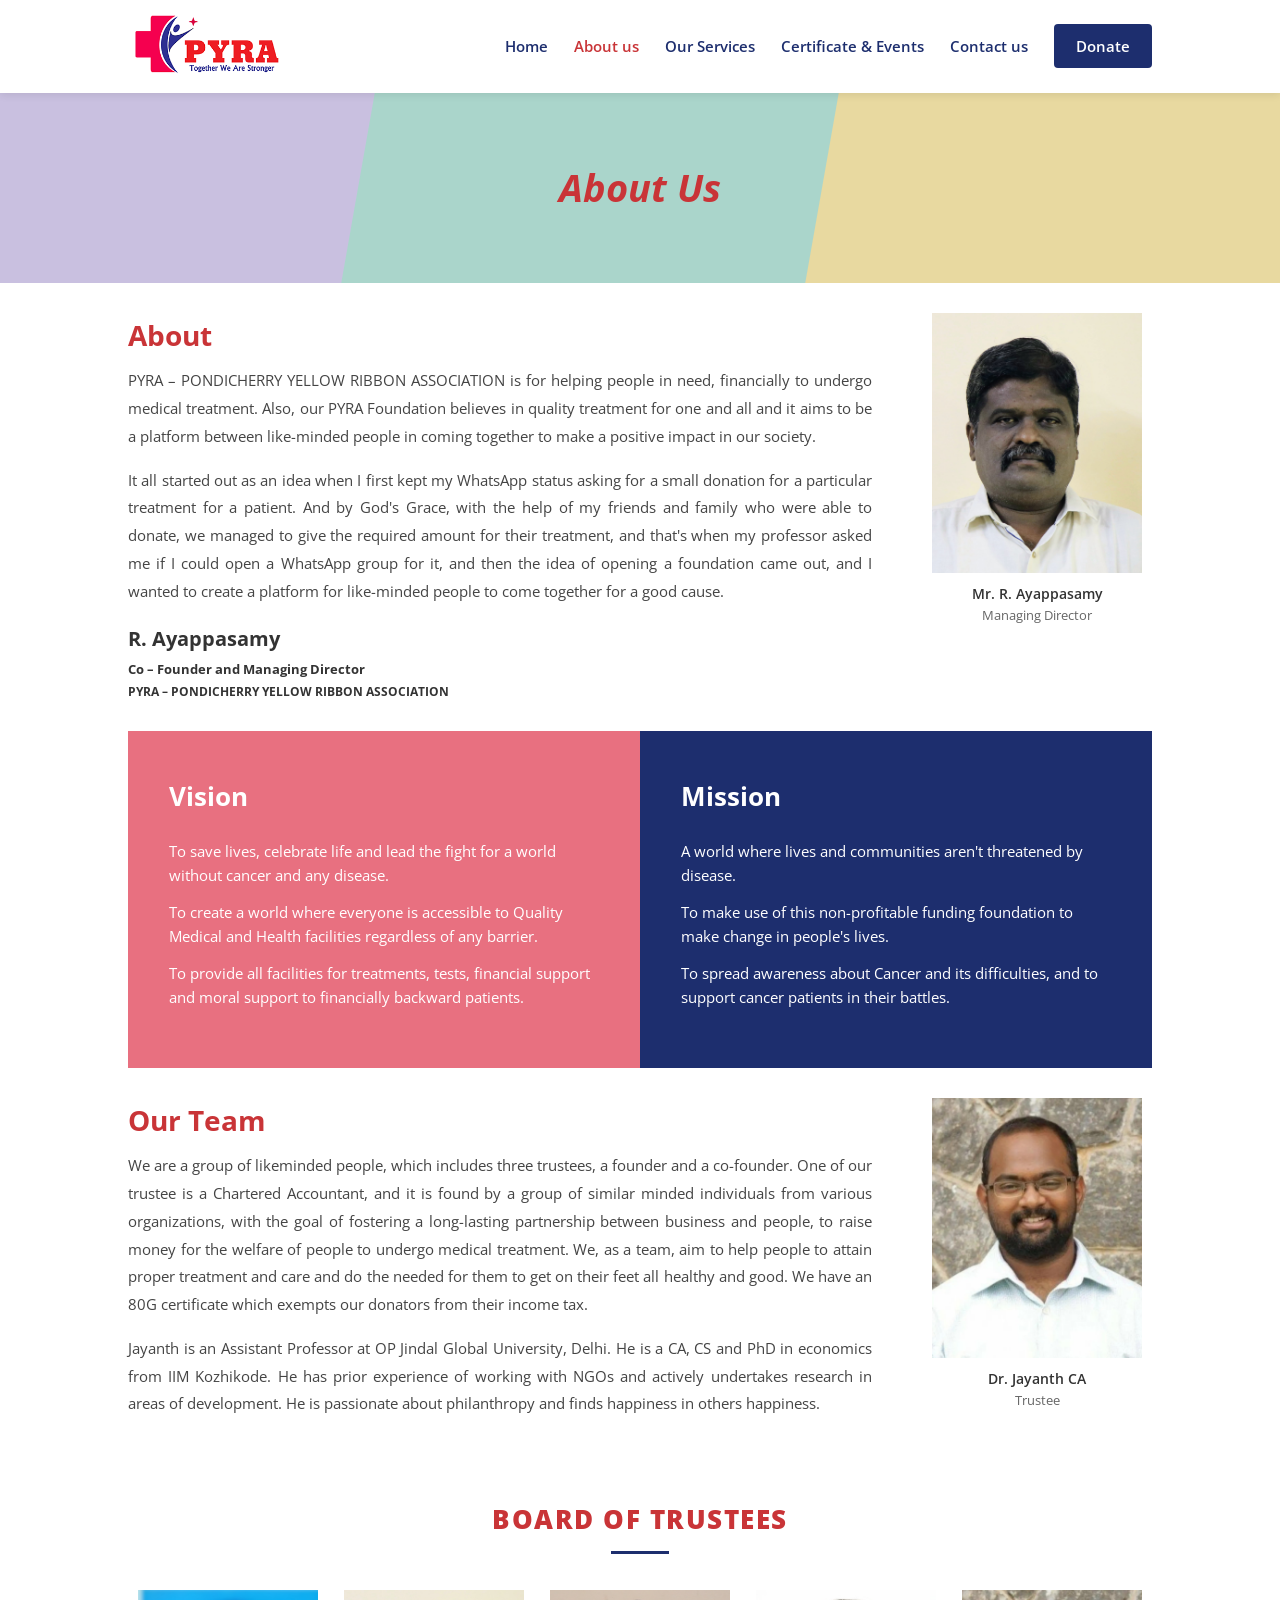
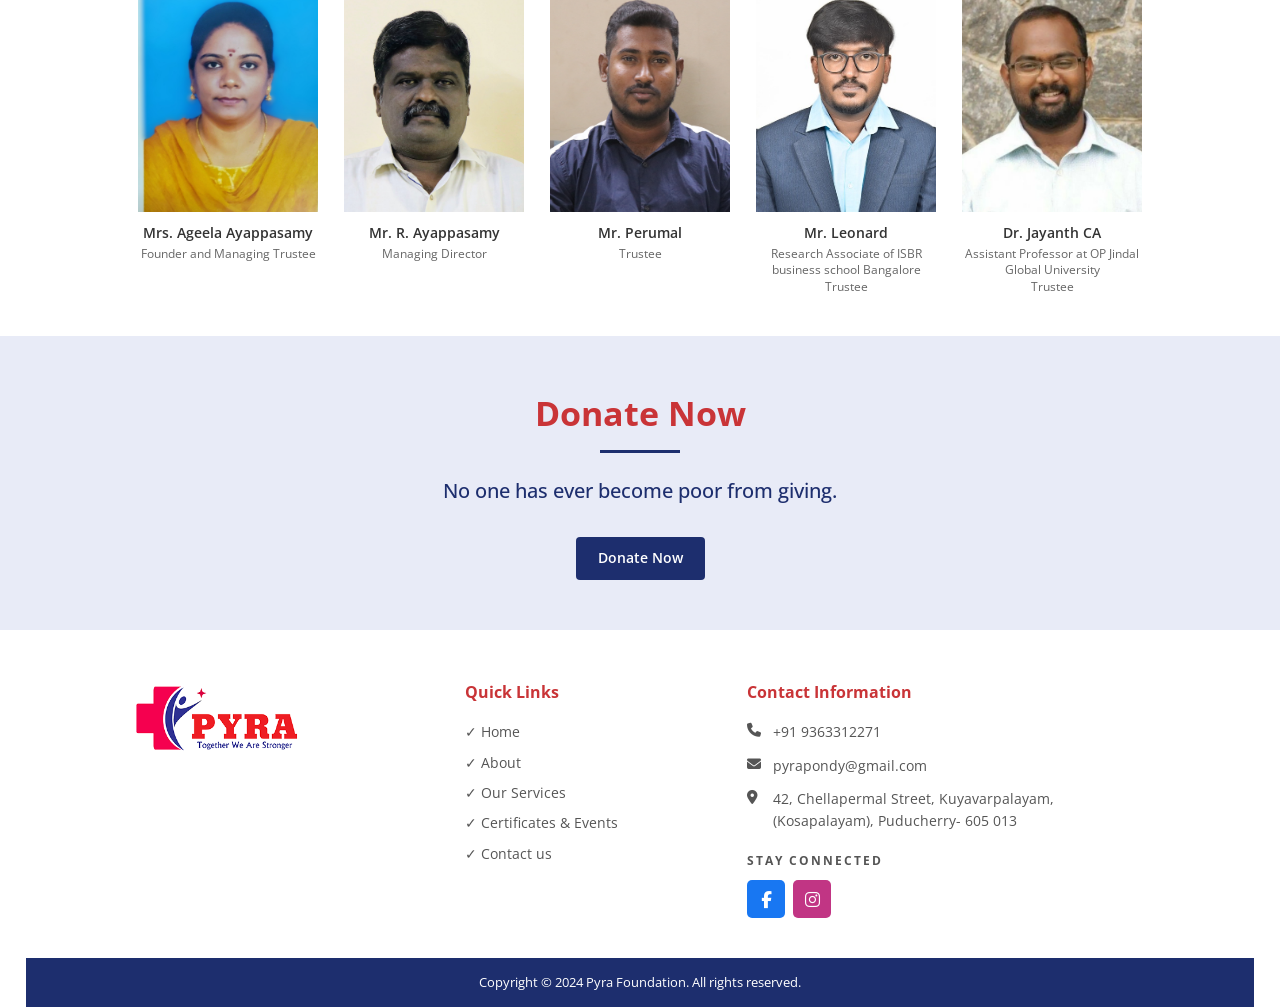
==== about.html @ 9e17286f "Initial commit: PYRA Foundation website - 6 pages: Home, About, Services, Certificate & Events, Cont" ====
<!DOCTYPE html>
<html lang="en">
<head>
  <meta charset="UTF-8">
  <meta name="viewport" content="width=device-width, initial-scale=1.0">
  <title>About Us - PYRA Foundation</title>
  <link rel="preconnect" href="https://fonts.googleapis.com">
  <link rel="preconnect" href="https://fonts.gstatic.com" crossorigin>
  <link href="https://fonts.googleapis.com/css2?family=Open+Sans:ital,wght@0,400;0,600;0,700;0,800;1,400;1,600;1,700&display=swap" rel="stylesheet">
  <link rel="stylesheet" href="https://cdnjs.cloudflare.com/ajax/libs/font-awesome/6.4.0/css/all.min.css">
  <link rel="stylesheet" href="css/style.css">
</head>
<body>

  <!-- HEADER -->
  <header>
    <div class="logo">
      <a href="index.html">
        <img src="images/cropped-pyra.png" alt="PYRA Foundation Logo">
      </a>
    </div>
    <nav>
      <a href="index.html">Home</a>
      <a href="about.html" class="active">About us</a>
      <a href="services.html">Our Services</a>
      <a href="events.html">Certificate &amp; Events</a>
      <a href="contact.html">Contact us</a>
      <a href="donate.html" class="btn-donate">Donate</a>
    </nav>
  </header>

  <!-- PAGE BANNER -->
  <section class="page-banner">
    <div class="banner-shape shape-purple"></div>
    <div class="banner-shape shape-teal"></div>
    <div class="banner-shape shape-yellow"></div>
    <h1 class="banner-title">About Us</h1>
  </section>

  <!-- ABOUT SECTION -->
  <section class="section">
    <div class="about-content-grid">
      <div class="about-text">
        <h2 class="section-title">About</h2>
        <p class="text-justify">
          PYRA – PONDICHERRY YELLOW RIBBON ASSOCIATION is for helping people in need, financially to undergo medical treatment. Also, our PYRA Foundation believes in quality treatment for one and all and it aims to be a platform between like-minded people in coming together to make a positive impact in our society.
        </p>
        <p class="text-justify">
          It all started out as an idea when I first kept my WhatsApp status asking for a small donation for a particular treatment for a patient. And by God's Grace, with the help of my friends and family who were able to donate, we managed to give the required amount for their treatment, and that's when my professor asked me if I could open a WhatsApp group for it, and then the idea of opening a foundation came out, and I wanted to create a platform for like-minded people to come together for a good cause.
        </p>
        <p class="about-sig">R. Ayappasamy</p>
        <p class="about-sig-title">Co – Founder and Managing Director</p>
        <p class="about-sig-org">PYRA – PONDICHERRY YELLOW RIBBON ASSOCIATION</p>
      </div>
      <div class="about-photo-box">
        <img src="images/image3.jpg" alt="Mr. R. Ayappasamy">
        <p class="photo-name">Mr. R. Ayappasamy</p>
        <p class="photo-role">Managing Director</p>
      </div>
    </div>
  </section>

  <!-- VISION & MISSION -->
  <div class="vision-mission">
    <div class="vm-box vision">
      <h2>Vision</h2>
      <ul>
        <li>To save lives, celebrate life and lead the fight for a world without cancer and any disease.</li>
        <li>To create a world where everyone is accessible to Quality Medical and Health facilities regardless of any barrier.</li>
        <li>To provide all facilities for treatments, tests, financial support and moral support to financially backward patients.</li>
      </ul>
    </div>
    <div class="vm-box mission">
      <h2>Mission</h2>
      <ul>
        <li>A world where lives and communities aren't threatened by disease.</li>
        <li>To make use of this non-profitable funding foundation to make change in people's lives.</li>
        <li>To spread awareness about Cancer and its difficulties, and to support cancer patients in their battles.</li>
      </ul>
    </div>
  </div>

  <!-- OUR TEAM -->
  <section class="section">
    <div class="team-grid">
      <div class="team-text">
        <h2 class="section-title">Our Team</h2>
        <p class="text-justify">
          We are a group of likeminded people, which includes three trustees, a founder and a co-founder. One of our trustee is a Chartered Accountant, and it is found by a group of similar minded individuals from various organizations, with the goal of fostering a long-lasting partnership between business and people, to raise money for the welfare of people to undergo medical treatment. We, as a team, aim to help people to attain proper treatment and care and do the needed for them to get on their feet all healthy and good. We have an 80G certificate which exempts our donators from their income tax.
        </p>
        <p class="text-justify">
          Jayanth is an Assistant Professor at OP Jindal Global University, Delhi. He is a CA, CS and PhD in economics from IIM Kozhikode. He has prior experience of working with NGOs and actively undertakes research in areas of development. He is passionate about philanthropy and finds happiness in others happiness.
        </p>
      </div>
      <div class="about-photo-box">
        <img src="images/image1.jpg" alt="Dr. Jayanth CA">
        <p class="photo-name">Dr. Jayanth CA</p>
        <p class="photo-role">Trustee</p>
      </div>
    </div>
  </section>

  <!-- BOARD OF TRUSTEES -->
  <section class="trustees-section">
    <h2 class="trustees-title">BOARD OF TRUSTEES</h2>
    <div class="trustees-underline"></div>
    <div class="trustees-row">
      <div class="trustee-card">
        <img src="images/20230122_155401_4-1.jpg" alt="Mrs. Ageela Ayappasamy">
        <h4>Mrs. Ageela Ayappasamy</h4>
        <p>Founder and Managing Trustee</p>
      </div>
      <div class="trustee-card">
        <img src="images/image3.jpg" alt="Mr. R. Ayappasamy">
        <h4>Mr. R. Ayappasamy</h4>
        <p>Managing Director</p>
      </div>
      <div class="trustee-card">
        <img src="images/image2.jpg" alt="Mr. Perumal">
        <h4>Mr. Perumal</h4>
        <p>Trustee</p>
      </div>
      <div class="trustee-card">
        <img src="images/IMG-20221021-WA0012.jpg" alt="Mr. Leonard">
        <h4>Mr. Leonard</h4>
        <p>Research Associate of ISBR business school Bangalore<br>Trustee</p>
      </div>
      <div class="trustee-card">
        <img src="images/image1.jpg" alt="Dr. Jayanth CA">
        <h4>Dr. Jayanth CA</h4>
        <p>Assistant Professor at OP Jindal Global University<br>Trustee</p>
      </div>
    </div>
  </section>

  <!-- DONATE NOW -->
  <section class="donate-section" id="donate">
    <h2>Donate Now</h2>
    <div class="donate-underline"></div>
    <p>No one has ever become poor from giving.</p>
    <a href="donate.html" class="btn-primary">Donate Now</a>
  </section>

  <!-- FOOTER -->
  <footer>
    <div class="footer-grid">
      <div class="footer-logo">
        <img src="images/pyra-removebg-preview.png" alt="PYRA Foundation">
      </div>
      <div class="footer-links">
        <h3>Quick Links</h3>
        <ul>
          <li><a href="index.html">Home</a></li>
          <li><a href="about.html">About</a></li>
          <li><a href="services.html">Our Services</a></li>
          <li><a href="events.html">Certificates &amp; Events</a></li>
          <li><a href="contact.html">Contact us</a></li>
        </ul>
      </div>
      <div class="footer-contact-col">
        <h3>Contact Information</h3>
        <div class="footer-contact-item">
          <i class="fas fa-phone"></i>
          <span>+91 9363312271</span>
        </div>
        <div class="footer-contact-item">
          <i class="fas fa-envelope"></i>
          <span>pyrapondy@gmail.com</span>
        </div>
        <div class="footer-contact-item">
          <i class="fas fa-map-marker-alt"></i>
          <span>42, Chellapermal Street, Kuyavarpalayam, (Kosapalayam), Puducherry- 605 013</span>
        </div>
        <div class="stay-connected">
          <p>STAY CONNECTED</p>
          <div class="social-icons">
            <a href="https://www.facebook.com/pyrapondy?mibextid=ZbWKwLb" class="social-icon fb" aria-label="Facebook"><i class="fab fa-facebook-f"></i></a>
            <a href="https://www.instagram.com/pyrapondy" class="social-icon ig" aria-label="Instagram"><i class="fab fa-instagram"></i></a>
          </div>
        </div>
      </div>
    </div>
    <div class="footer-bottom">
      Copyright &copy; 2024 Pyra Foundation. All rights reserved.
    </div>
  </footer>

</body>
</html>
---- css/style.css ----
/* ===== RESET & BASE ===== */
*, *::before, *::after { margin: 0; padding: 0; box-sizing: border-box; }

:root {
  --red: #c93437;
  --navy: #1d2e6e;
  --navy-light: #e8ebf7;
  --pink: #e87080;
}

body {
  font-family: 'Open Sans', Arial, sans-serif;
  color: #333;
  line-height: 1.6;
}

/* ===== HEADER ===== */
header {
  background: #fff;
  padding: 10px 10%;
  display: flex;
  align-items: center;
  justify-content: space-between;
  box-shadow: 0 2px 8px rgba(0,0,0,0.09);
  position: sticky;
  top: 0;
  z-index: 1000;
}

.logo img { height: 65px; width: auto; }

nav {
  display: flex;
  align-items: center;
  gap: 26px;
}

nav a {
  color: var(--navy);
  text-decoration: none;
  font-size: 15px;
  font-weight: 600;
  transition: color 0.2s;
}

nav a:hover, nav a.active { color: var(--red); }

.btn-donate {
  background: var(--navy);
  color: #fff !important;
  padding: 10px 22px;
  border-radius: 4px;
  font-weight: 600;
  font-size: 15px;
  text-decoration: none;
  transition: background 0.2s;
}
.btn-donate:hover { background: #152050; }

/* ===== HERO ===== */
.hero { width: 100%; line-height: 0; overflow: hidden; }
.hero img {
  width: 100%;
  max-height: 90vh;
  object-fit: cover;
  object-position: center top;
  display: block;
}

/* ===== PAGE BANNER (inner pages) ===== */
.page-banner {
  position: relative;
  height: 190px;
  overflow: hidden;
  display: flex;
  align-items: center;
  justify-content: center;
}

.banner-shape {
  position: absolute;
  top: -25px;
  bottom: -25px;
  transform: skewX(-10deg);
}

.shape-purple { background: #c9c0e0; left: -80px; width: 55%; z-index: 1; }
.shape-teal   { background: #aad5cb; left: 28%; width: 50%; z-index: 2; }
.shape-yellow { background: #e8d9a0; right: -80px; width: 42%; z-index: 3; }

.banner-title {
  position: relative;
  z-index: 10;
  color: var(--red);
  font-size: 38px;
  font-weight: 700;
  font-style: italic;
}

/* ===== SHARED SECTION STYLES ===== */
.section { padding: 30px 10%; }

.section-title {
  color: var(--red);
  font-size: 28px;
  font-weight: 700;
  margin-bottom: 10px;
}

.section-underline {
  width: 58px;
  height: 3px;
  background: var(--navy);
  margin-bottom: 24px;
}

.text-justify {
  text-align: justify;
  font-size: 15px;
  line-height: 1.85;
  margin-bottom: 16px;
  color: #444;
}

.btn-primary {
  display: inline-block;
  background: var(--navy);
  color: #fff;
  padding: 10px 22px;
  border-radius: 4px;
  text-decoration: none;
  font-size: 14px;
  font-weight: 600;
  border: none;
  cursor: pointer;
  transition: background 0.2s;
}
.btn-primary:hover { background: #152050; }

/* ===== WELCOME (HOME) ===== */
.welcome-grid {
  display: grid;
  grid-template-columns: 1fr 1fr;
  gap: 60px;
  align-items: center;
}
.welcome-img img { max-width: 100%; height: auto; display: block; }

/* ===== FACILITIES (HOME) ===== */
.facilities-section { padding: 0 10% 35px; }

.facilities-heading {
  text-align: center;
  color: var(--red);
  font-size: 28px;
  font-weight: 700;
  margin-top: 10px;
  margin-bottom: 22px;
}

.facilities-grid {
  display: grid;
  grid-template-columns: repeat(4, 1fr);
  gap: 22px;
}

.facility-card img {
  width: 100%;
  height: 200px;
  object-fit: cover;
  object-position: center;
  display: block;
}

.facility-card p {
  text-align: center;
  font-size: 13.5px;
  color: #555;
  margin-top: 14px;
  padding: 0 6px;
  line-height: 1.6;
}

/* ===== OUR SERVICES (HOME) ===== */
.services-home-grid {
  display: grid;
  grid-template-columns: 1fr 1fr;
  gap: 60px;
  align-items: center;
}
.services-home-grid .services-img img { max-width: 100%; height: auto; display: block; }

/* ===== BOARD OF TRUSTEES ===== */
.trustees-section {
  padding: 35px 10% 40px;
  text-align: center;
}

.trustees-title {
  color: var(--red);
  font-size: 26px;
  font-weight: 800;
  letter-spacing: 1.5px;
  margin-bottom: 10px;
}

.trustees-underline {
  width: 58px;
  height: 3px;
  background: var(--navy);
  margin: 0 auto 36px;
}

.trustees-row {
  display: flex;
  justify-content: center;
  gap: 26px;
  flex-wrap: wrap;
}

.trustee-card { width: 180px; text-align: center; }

.trustee-card img {
  width: 180px;
  height: 222px;
  object-fit: cover;
  display: block;
}

.trustee-card h4 {
  margin-top: 12px;
  font-size: 13.5px;
  font-weight: 600;
  color: #333;
  line-height: 1.4;
}

.trustee-card p {
  font-size: 12px;
  color: #666;
  margin-top: 3px;
  line-height: 1.4;
}

/* ===== DONATE NOW ===== */
.donate-section {
  background: var(--navy-light);
  padding: 50px 10%;
  text-align: center;
}

.donate-section h2 {
  color: var(--red);
  font-size: 34px;
  font-weight: 700;
  margin-bottom: 10px;
}

.donate-underline {
  width: 80px;
  height: 3px;
  background: var(--navy);
  margin: 0 auto 22px;
}

.donate-section p {
  color: var(--navy);
  font-size: 20px;
  font-weight: 500;
  margin-bottom: 30px;
}

/* ===== FOOTER ===== */
footer {
  background: #fff;
  padding: 50px 10% 0;
}

.footer-grid {
  display: grid;
  grid-template-columns: 1.1fr 0.9fr 1.5fr;
  gap: 40px;
  padding-bottom: 40px;
}

.footer-logo img { height: 85px; width: auto; }

.footer-links h3, .footer-contact-col h3 {
  color: var(--red);
  font-size: 16px;
  font-weight: 700;
  margin-bottom: 16px;
}

.footer-links ul { list-style: none; }

.footer-links ul li {
  margin-bottom: 8px;
  font-size: 14px;
  color: #555;
}

.footer-links ul li::before { content: '✓ '; }

.footer-links ul li a {
  color: #555;
  text-decoration: none;
  transition: color 0.2s;
}
.footer-links ul li a:hover { color: var(--red); }

.footer-contact-item {
  display: flex;
  align-items: flex-start;
  gap: 10px;
  margin-bottom: 11px;
  font-size: 14px;
  color: #555;
}
.footer-contact-item i { margin-top: 2px; width: 16px; flex-shrink: 0; }

.stay-connected { margin-top: 18px; }

.stay-connected p {
  font-size: 12px;
  font-weight: 700;
  letter-spacing: 2px;
  color: #555;
  margin-bottom: 10px;
}

.social-icons { display: flex; gap: 8px; }

.social-icon {
  width: 38px;
  height: 38px;
  border-radius: 5px;
  display: flex;
  align-items: center;
  justify-content: center;
  color: white;
  font-size: 17px;
  text-decoration: none;
  transition: opacity 0.2s;
}
.social-icon:hover { opacity: 0.85; }
.social-icon.fb  { background: #1877f2; }
.social-icon.ig  { background: #c13584; }

.footer-bottom {
  background: var(--navy);
  color: #fff;
  text-align: center;
  padding: 14px 10%;
  font-size: 13px;
  margin: 0 -10%;
}

/* ===== ABOUT PAGE ===== */
.about-content-grid {
  display: grid;
  grid-template-columns: 1fr 230px;
  gap: 50px;
  align-items: start;
}

.about-photo-box { text-align: center; }

.about-photo-box img {
  width: 210px;
  height: 260px;
  object-fit: cover;
  display: block;
  margin: 0 auto;
}

.about-photo-box .photo-name {
  font-size: 14px;
  font-weight: 600;
  margin-top: 10px;
  color: #333;
}

.about-photo-box .photo-role {
  font-size: 13px;
  color: #666;
}

.about-sig { font-size: 20px; font-weight: 700; margin-top: 18px; }
.about-sig-title { font-size: 13px; font-weight: 700; margin-top: 4px; }
.about-sig-org   { font-size: 12px; font-weight: 700; margin-top: 2px; }

/* Vision Mission */
.vision-mission {
  display: grid;
  grid-template-columns: 1fr 1fr;
  margin: 0 10%;
}

.vm-box { padding: 45px 8%; color: white; }
.vm-box.vision  { background: #e87080; }
.vm-box.mission { background: var(--navy); }

.vm-box h2 { font-size: 26px; margin-bottom: 22px; }

.vm-box ul { list-style: none; padding: 0; }
.vm-box ul li { margin-bottom: 13px; font-size: 14.5px; line-height: 1.65; }

/* Our Team */
.team-grid {
  display: grid;
  grid-template-columns: 1fr 230px;
  gap: 50px;
  align-items: start;
}

/* ===== SERVICES PAGE ===== */
.services-full-text {
  font-size: 15px;
  line-height: 1.9;
  text-align: justify;
  color: #444;
}

/* ===== EVENTS PAGE ===== */
.reports-section { padding: 50px 10%; text-align: center; }

.report-icon { font-size: 64px; color: var(--red); margin-bottom: 14px; }
.reports-label { font-size: 20px; font-weight: 700; color: #333; }

/* ===== CONTACT PAGE ===== */
.contact-layout {
  display: grid;
  grid-template-columns: 1fr 1.4fr;
  gap: 60px;
  padding: 40px 10%;
}

.contact-info h2 {
  color: var(--navy);
  font-size: 24px;
  font-weight: 700;
  margin-bottom: 36px;
}

.contact-info-item {
  display: flex;
  align-items: flex-start;
  gap: 20px;
  margin-bottom: 34px;
}

.contact-icon-wrap {
  width: 54px;
  height: 54px;
  background: var(--navy);
  border-radius: 50%;
  display: flex;
  align-items: center;
  justify-content: center;
  color: white;
  font-size: 20px;
  flex-shrink: 0;
}

.contact-info-item h4 { font-size: 16px; font-weight: 700; margin-bottom: 4px; }
.contact-info-item p  { font-size: 14px; color: #555; }

.contact-form-box {
  border: 1px solid #ddd;
  border-radius: 8px;
  padding: 40px;
}

.form-tag {
  color: var(--red);
  font-size: 12px;
  letter-spacing: 2px;
  font-weight: 600;
  margin-bottom: 6px;
}

.form-headline {
  color: var(--navy);
  font-size: 23px;
  font-weight: 700;
  margin-bottom: 7px;
}

.form-note { font-size: 12px; color: #666; margin-bottom: 20px; }

.form-input {
  display: block;
  width: 100%;
  padding: 12px 16px;
  border: 1px solid #ccc;
  border-radius: 4px;
  margin-bottom: 14px;
  font-size: 14px;
  font-family: inherit;
  outline: none;
  transition: border-color 0.2s;
}
.form-input:focus { border-color: var(--navy); }
textarea.form-input { height: 130px; resize: vertical; }

.captcha-mock {
  display: flex;
  align-items: center;
  gap: 12px;
  border: 1px solid #ccc;
  border-radius: 4px;
  padding: 14px 16px;
  margin-bottom: 18px;
  background: #f9f9f9;
  font-size: 13px;
}

.captcha-mock input[type="checkbox"] { width: 18px; height: 18px; cursor: pointer; }

.captcha-logo {
  margin-left: auto;
  text-align: right;
  font-size: 10px;
  color: #aaa;
  line-height: 1.3;
}

.captcha-logo span { display: block; font-size: 12px; font-weight: 700; color: #555; }
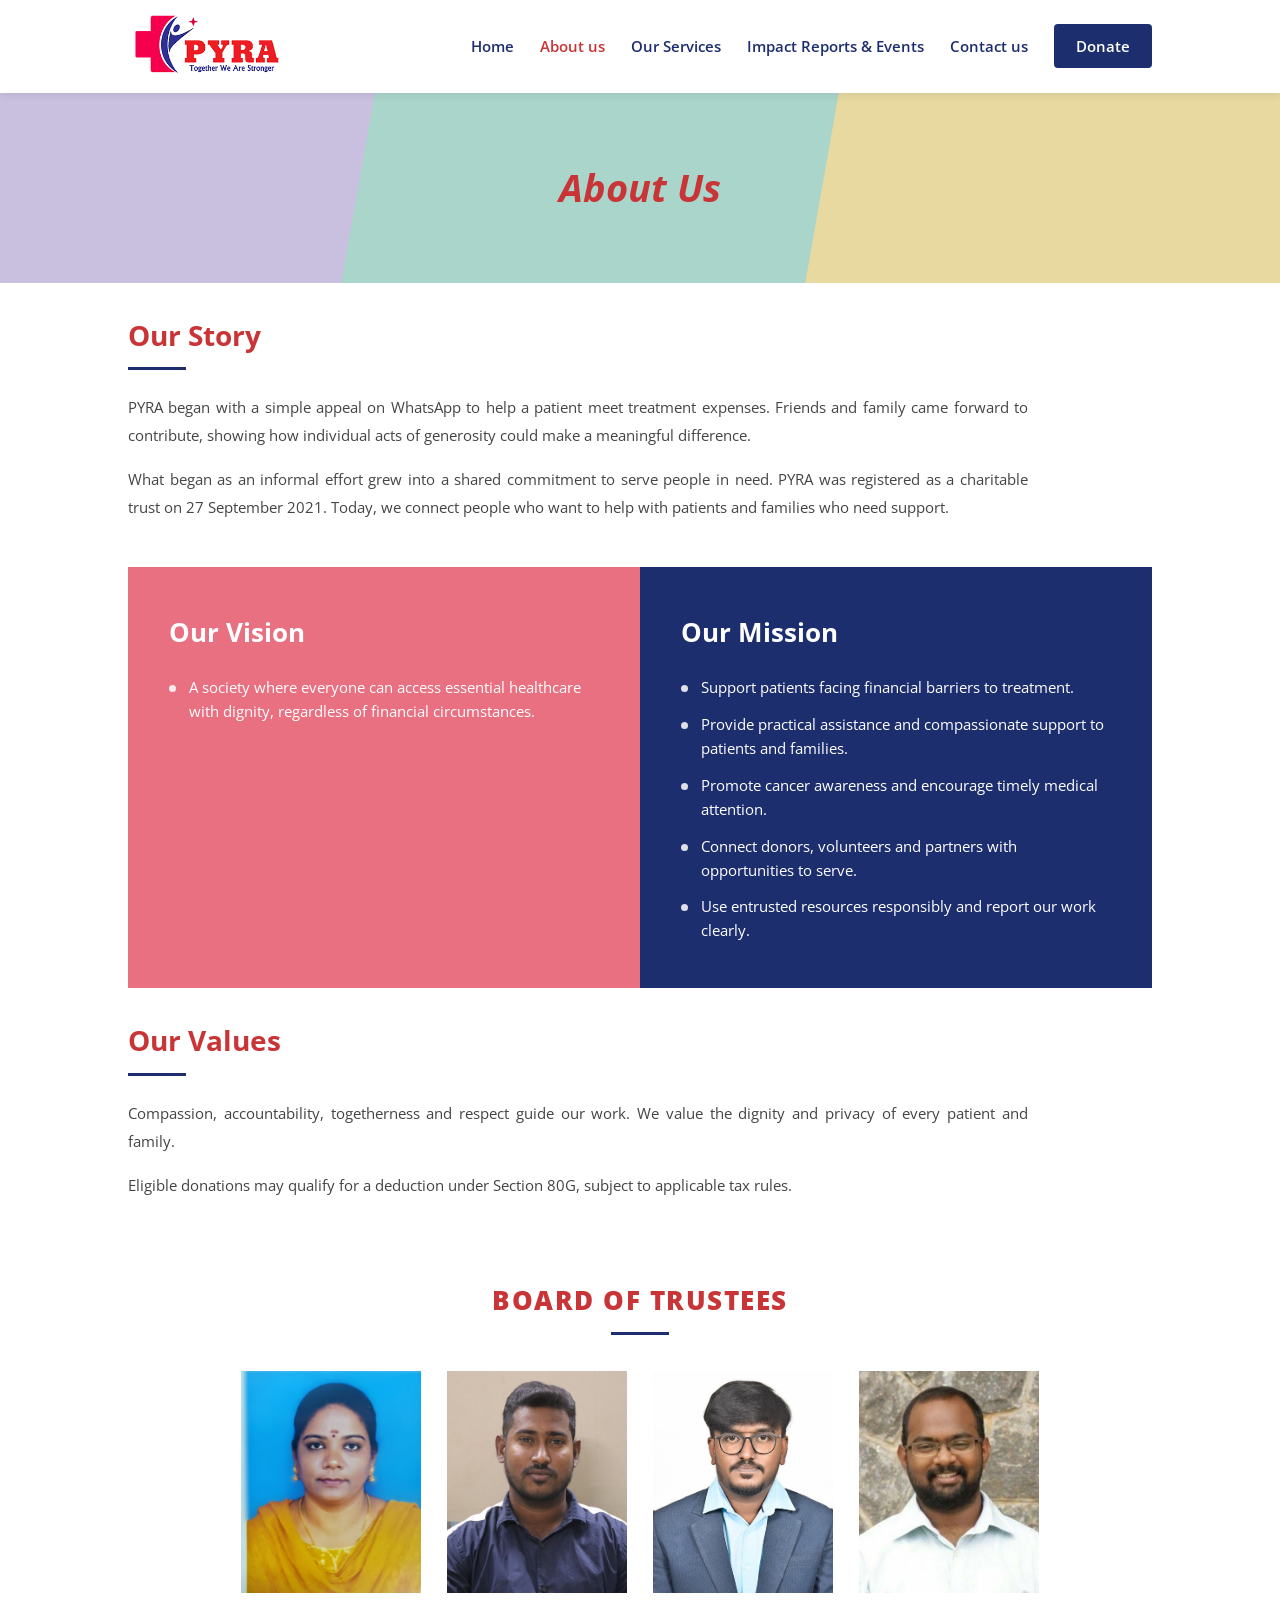
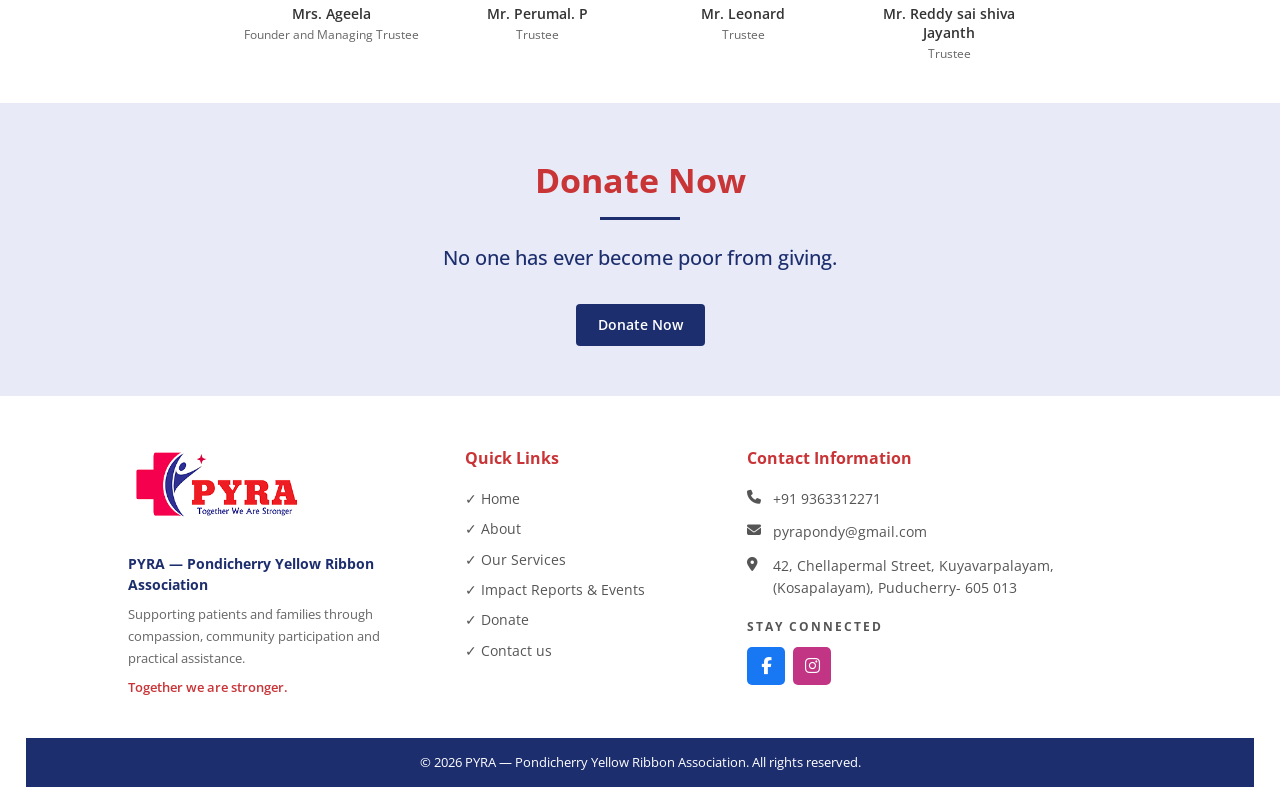
==== commit a684aa39: "Update site content: Impact Reports, services, about, donate, contact - Home: new "Together We Are S" ====
--- a/about.html
+++ b/about.html
@@ -23,7 +23,7 @@
       <a href="index.html">Home</a>
       <a href="about.html" class="active">About us</a>
       <a href="services.html">Our Services</a>
-      <a href="events.html">Certificate &amp; Events</a>
+      <a href="events.html">Impact Reports &amp; Events</a>
       <a href="contact.html">Contact us</a>
       <a href="donate.html" class="btn-donate">Donate</a>
     </nav>
@@ -37,25 +37,18 @@
     <h1 class="banner-title">About Us</h1>
   </section>
 
-  <!-- ABOUT SECTION -->
+  <!-- OUR STORY -->
   <section class="section">
-    <div class="about-content-grid">
+    <div class="about-single-col">
       <div class="about-text">
-        <h2 class="section-title">About</h2>
+        <h2 class="section-title">Our Story</h2>
+        <div class="section-underline"></div>
         <p class="text-justify">
-          PYRA – PONDICHERRY YELLOW RIBBON ASSOCIATION is for helping people in need, financially to undergo medical treatment. Also, our PYRA Foundation believes in quality treatment for one and all and it aims to be a platform between like-minded people in coming together to make a positive impact in our society.
+          PYRA began with a simple appeal on WhatsApp to help a patient meet treatment expenses. Friends and family came forward to contribute, showing how individual acts of generosity could make a meaningful difference.
         </p>
         <p class="text-justify">
-          It all started out as an idea when I first kept my WhatsApp status asking for a small donation for a particular treatment for a patient. And by God's Grace, with the help of my friends and family who were able to donate, we managed to give the required amount for their treatment, and that's when my professor asked me if I could open a WhatsApp group for it, and then the idea of opening a foundation came out, and I wanted to create a platform for like-minded people to come together for a good cause.
+          What began as an informal effort grew into a shared commitment to serve people in need. PYRA was registered as a charitable trust on 27 September 2021. Today, we connect people who want to help with patients and families who need support.
         </p>
-        <p class="about-sig">R. Ayappasamy</p>
-        <p class="about-sig-title">Co – Founder and Managing Director</p>
-        <p class="about-sig-org">PYRA – PONDICHERRY YELLOW RIBBON ASSOCIATION</p>
-      </div>
-      <div class="about-photo-box">
-        <img src="images/image3.jpg" alt="Mr. R. Ayappasamy">
-        <p class="photo-name">Mr. R. Ayappasamy</p>
-        <p class="photo-role">Managing Director</p>
       </div>
     </div>
   </section>
@@ -63,39 +56,35 @@
   <!-- VISION & MISSION -->
   <div class="vision-mission">
     <div class="vm-box vision">
-      <h2>Vision</h2>
+      <h2>Our Vision</h2>
       <ul>
-        <li>To save lives, celebrate life and lead the fight for a world without cancer and any disease.</li>
-        <li>To create a world where everyone is accessible to Quality Medical and Health facilities regardless of any barrier.</li>
-        <li>To provide all facilities for treatments, tests, financial support and moral support to financially backward patients.</li>
+        <li>A society where everyone can access essential healthcare with dignity, regardless of financial circumstances.</li>
       </ul>
     </div>
     <div class="vm-box mission">
-      <h2>Mission</h2>
+      <h2>Our Mission</h2>
       <ul>
-        <li>A world where lives and communities aren't threatened by disease.</li>
-        <li>To make use of this non-profitable funding foundation to make change in people's lives.</li>
-        <li>To spread awareness about Cancer and its difficulties, and to support cancer patients in their battles.</li>
+        <li>Support patients facing financial barriers to treatment.</li>
+        <li>Provide practical assistance and compassionate support to patients and families.</li>
+        <li>Promote cancer awareness and encourage timely medical attention.</li>
+        <li>Connect donors, volunteers and partners with opportunities to serve.</li>
+        <li>Use entrusted resources responsibly and report our work clearly.</li>
       </ul>
     </div>
   </div>
 
-  <!-- OUR TEAM -->
+  <!-- OUR VALUES -->
   <section class="section">
-    <div class="team-grid">
-      <div class="team-text">
-        <h2 class="section-title">Our Team</h2>
+    <div class="about-single-col">
+      <div class="about-text">
+        <h2 class="section-title">Our Values</h2>
+        <div class="section-underline"></div>
         <p class="text-justify">
-          We are a group of likeminded people, which includes three trustees, a founder and a co-founder. One of our trustee is a Chartered Accountant, and it is found by a group of similar minded individuals from various organizations, with the goal of fostering a long-lasting partnership between business and people, to raise money for the welfare of people to undergo medical treatment. We, as a team, aim to help people to attain proper treatment and care and do the needed for them to get on their feet all healthy and good. We have an 80G certificate which exempts our donators from their income tax.
+          Compassion, accountability, togetherness and respect guide our work. We value the dignity and privacy of every patient and family.
         </p>
         <p class="text-justify">
-          Jayanth is an Assistant Professor at OP Jindal Global University, Delhi. He is a CA, CS and PhD in economics from IIM Kozhikode. He has prior experience of working with NGOs and actively undertakes research in areas of development. He is passionate about philanthropy and finds happiness in others happiness.
+          Eligible donations may qualify for a deduction under Section 80G, subject to applicable tax rules.
         </p>
-      </div>
-      <div class="about-photo-box">
-        <img src="images/image1.jpg" alt="Dr. Jayanth CA">
-        <p class="photo-name">Dr. Jayanth CA</p>
-        <p class="photo-role">Trustee</p>
       </div>
     </div>
   </section>
@@ -106,29 +95,24 @@
     <div class="trustees-underline"></div>
     <div class="trustees-row">
       <div class="trustee-card">
-        <img src="images/20230122_155401_4-1.jpg" alt="Mrs. Ageela Ayappasamy">
-        <h4>Mrs. Ageela Ayappasamy</h4>
+        <img src="images/20230122_155401_4-1.jpg" alt="Mrs. Ageela">
+        <h4>Mrs. Ageela</h4>
         <p>Founder and Managing Trustee</p>
       </div>
       <div class="trustee-card">
-        <img src="images/image3.jpg" alt="Mr. R. Ayappasamy">
-        <h4>Mr. R. Ayappasamy</h4>
-        <p>Managing Director</p>
-      </div>
-      <div class="trustee-card">
-        <img src="images/image2.jpg" alt="Mr. Perumal">
-        <h4>Mr. Perumal</h4>
+        <img src="images/image2.jpg" alt="Mr. Perumal. P">
+        <h4>Mr. Perumal. P</h4>
         <p>Trustee</p>
       </div>
       <div class="trustee-card">
         <img src="images/IMG-20221021-WA0012.jpg" alt="Mr. Leonard">
         <h4>Mr. Leonard</h4>
-        <p>Research Associate of ISBR business school Bangalore<br>Trustee</p>
+        <p>Trustee</p>
       </div>
       <div class="trustee-card">
-        <img src="images/image1.jpg" alt="Dr. Jayanth CA">
-        <h4>Dr. Jayanth CA</h4>
-        <p>Assistant Professor at OP Jindal Global University<br>Trustee</p>
+        <img src="images/image1.jpg" alt="Mr. Reddy sai shiva Jayanth">
+        <h4>Mr. Reddy sai shiva Jayanth</h4>
+        <p>Trustee</p>
       </div>
     </div>
   </section>
@@ -146,6 +130,9 @@
     <div class="footer-grid">
       <div class="footer-logo">
         <img src="images/pyra-removebg-preview.png" alt="PYRA Foundation">
+        <p class="footer-org">PYRA &mdash; Pondicherry Yellow Ribbon Association</p>
+        <p class="footer-tagline">Supporting patients and families through compassion, community participation and practical assistance.</p>
+        <p class="footer-motto">Together we are stronger.</p>
       </div>
       <div class="footer-links">
         <h3>Quick Links</h3>
@@ -153,8 +140,8 @@
           <li><a href="index.html">Home</a></li>
           <li><a href="about.html">About</a></li>
           <li><a href="services.html">Our Services</a></li>
-          <li><a href="events.html">Certificates &amp; Events</a></li>
-          <li><a href="contact.html">Contact us</a></li>
+          <li><a href="events.html">Impact Reports &amp; Events</a></li>
+          <li><a href="donate.html">Donate</a></li><li><a href="contact.html">Contact us</a></li>
         </ul>
       </div>
       <div class="footer-contact-col">
@@ -181,7 +168,7 @@
       </div>
     </div>
     <div class="footer-bottom">
-      Copyright &copy; 2024 Pyra Foundation. All rights reserved.
+      &copy; 2026 PYRA &mdash; Pondicherry Yellow Ribbon Association. All rights reserved.
     </div>
   </footer>
 
--- a/css/style.css
+++ b/css/style.css
@@ -146,8 +146,15 @@
 }
 .welcome-img img { max-width: 100%; height: auto; display: block; }
 
+.welcome-tagline {
+  font-size: 16px;
+  font-weight: 600;
+  color: var(--navy);
+  margin-bottom: 16px;
+}
+
 /* ===== FACILITIES (HOME) ===== */
-.facilities-section { padding: 0 10% 35px; }
+.facilities-section { padding: 10px 10% 60px; }
 
 .facilities-heading {
   text-align: center;
@@ -155,31 +162,114 @@
   font-size: 28px;
   font-weight: 700;
   margin-top: 10px;
-  margin-bottom: 22px;
-}
-
-.facilities-grid {
+  margin-bottom: 40px;
+}
+
+.help-grid {
   display: grid;
   grid-template-columns: repeat(4, 1fr);
-  gap: 22px;
-}
-
-.facility-card img {
+  gap: 26px;
+}
+
+.help-card {
+  background: #fff;
+  border-radius: 14px;
+  overflow: hidden;
+  box-shadow: 0 8px 24px rgba(29, 46, 110, 0.12);
+  padding-bottom: 22px;
+  transition: transform 0.3s ease, box-shadow 0.3s ease;
+}
+
+.help-card:hover {
+  transform: translateY(-6px);
+  box-shadow: 0 14px 32px rgba(29, 46, 110, 0.2);
+}
+
+.help-img { overflow: hidden; }
+
+.help-img img {
   width: 100%;
-  height: 200px;
+  height: 190px;
   object-fit: cover;
   object-position: center;
   display: block;
-}
-
-.facility-card p {
-  text-align: center;
+  transition: transform 0.5s ease;
+}
+
+.help-card:hover .help-img img { transform: scale(1.07); }
+
+.help-title {
+  font-size: 17px;
+  font-weight: 700;
+  color: var(--navy);
+  margin: 18px 20px 0;
+}
+
+.help-underline {
+  width: 40px;
+  height: 3px;
+  background: var(--red);
+  margin: 9px 20px 13px;
+}
+
+.help-card p {
   font-size: 13.5px;
   color: #555;
-  margin-top: 14px;
-  padding: 0 6px;
-  line-height: 1.6;
-}
+  line-height: 1.7;
+  margin: 0 20px;
+}
+
+/* ===== EVERY CONTRIBUTION MATTERS ===== */
+.contribution-section {
+  background: var(--navy-light);
+  padding: 55px 10%;
+  text-align: center;
+}
+
+.contribution-section h2 {
+  color: var(--red);
+  font-size: 30px;
+  font-weight: 700;
+  margin-bottom: 10px;
+}
+
+.contribution-underline {
+  width: 80px;
+  height: 3px;
+  background: var(--navy);
+  margin: 0 auto 20px;
+}
+
+.contribution-section p {
+  color: var(--navy);
+  font-size: 17px;
+  line-height: 1.8;
+  max-width: 760px;
+  margin: 0 auto 28px;
+}
+
+.contribution-buttons {
+  display: flex;
+  justify-content: center;
+  flex-wrap: wrap;
+  gap: 14px;
+}
+
+.btn-outline {
+  display: inline-block;
+  background: transparent;
+  color: var(--navy);
+  padding: 10px 22px;
+  border-radius: 4px;
+  text-decoration: none;
+  font-size: 14px;
+  font-weight: 600;
+  border: 2px solid var(--navy);
+  cursor: pointer;
+  transition: background 0.2s, color 0.2s;
+}
+
+.btn-outline:hover { background: var(--navy); color: #fff; }
 
 /* ===== OUR SERVICES (HOME) ===== */
 .services-home-grid {
@@ -284,6 +374,28 @@
 }
 
 .footer-logo img { height: 85px; width: auto; }
+
+.footer-org {
+  font-size: 14px;
+  font-weight: 700;
+  color: var(--navy);
+  margin-top: 14px;
+  line-height: 1.5;
+}
+
+.footer-tagline {
+  font-size: 13px;
+  color: #666;
+  line-height: 1.7;
+  margin-top: 8px;
+}
+
+.footer-motto {
+  font-size: 13px;
+  font-weight: 600;
+  color: var(--red);
+  margin-top: 8px;
+}
 
 .footer-links h3, .footer-contact-col h3 {
   color: var(--red);
@@ -404,7 +516,24 @@
 .vm-box h2 { font-size: 26px; margin-bottom: 22px; }
 
 .vm-box ul { list-style: none; padding: 0; }
-.vm-box ul li { margin-bottom: 13px; font-size: 14.5px; line-height: 1.65; }
+.vm-box ul li {
+  margin-bottom: 13px;
+  font-size: 14.5px;
+  line-height: 1.65;
+  padding-left: 20px;
+  position: relative;
+}
+.vm-box ul li::before {
+  content: "";
+  position: absolute;
+  left: 0;
+  top: 9px;
+  width: 7px;
+  height: 7px;
+  border-radius: 50%;
+  background: rgba(255, 255, 255, 0.85);
+}
+.vm-box ul li:last-child { margin-bottom: 0; }
 
 /* Our Team */
 .team-grid {
@@ -527,3 +656,202 @@
 }
 
 .captcha-logo span { display: block; font-size: 12px; font-weight: 700; color: #555; }
+
+/* ===== ABOUT / TEAM SINGLE COLUMN ===== */
+.about-single-col { max-width: 900px; }
+
+.about-single-col .team-text p + p { margin-top: 14px; }
+
+/* ===== SERVICES LIST & FUTURE PLANS ===== */
+.service-list {
+  display: grid;
+  grid-template-columns: repeat(2, 1fr);
+  gap: 22px;
+  margin-top: 30px;
+}
+
+.service-item {
+  border: 1px solid #e3e3e3;
+  border-left: 4px solid var(--red);
+  border-radius: 6px;
+  padding: 20px 22px;
+  background: #fff;
+}
+
+.service-item h3 {
+  color: var(--navy);
+  font-size: 17px;
+  font-weight: 700;
+  margin-bottom: 8px;
+}
+
+.service-item p {
+  font-size: 14px;
+  color: #555;
+  line-height: 1.7;
+}
+
+.future-plans { padding-top: 45px; }
+
+.future-intro {
+  font-weight: 600;
+  color: #3a3a3a;
+}
+
+.goals-grid {
+  display: grid;
+  grid-template-columns: repeat(3, 1fr);
+  gap: 26px;
+  margin-top: 32px;
+}
+
+.goal-card {
+  background: #fff;
+  border: 1px solid #eceef5;
+  border-top: 4px solid var(--red);
+  border-radius: 12px;
+  padding: 32px 26px 28px;
+  text-align: center;
+  box-shadow: 0 6px 20px rgba(29, 46, 110, 0.08);
+  transition: transform 0.3s ease, box-shadow 0.3s ease;
+}
+
+.goal-card:hover {
+  transform: translateY(-6px);
+  box-shadow: 0 14px 30px rgba(29, 46, 110, 0.16);
+}
+
+.goal-icon {
+  width: 64px;
+  height: 64px;
+  margin: 0 auto 18px;
+  border-radius: 50%;
+  background: var(--navy-light);
+  display: flex;
+  align-items: center;
+  justify-content: center;
+  transition: background 0.3s ease;
+}
+
+.goal-icon i {
+  font-size: 26px;
+  color: var(--navy);
+  transition: color 0.3s ease;
+}
+
+.goal-card:hover .goal-icon { background: var(--navy); }
+.goal-card:hover .goal-icon i { color: #fff; }
+
+.goal-card h3 {
+  font-size: 17px;
+  font-weight: 700;
+  color: var(--navy);
+  line-height: 1.45;
+  margin-bottom: 12px;
+}
+
+.goal-card p {
+  font-size: 14px;
+  color: #555;
+  line-height: 1.75;
+}
+
+.future-note {
+  margin-top: 30px;
+  background: #fff8f8;
+  border-left: 4px solid var(--red);
+  border-radius: 6px;
+  padding: 16px 20px;
+  font-size: 14px;
+  color: #666;
+  line-height: 1.75;
+}
+
+.future-note i { color: var(--red); margin-right: 8px; }
+.future-note strong { color: var(--navy); }
+
+.inline-link { color: var(--navy); font-weight: 600; text-decoration: underline; }
+.inline-link:hover { color: var(--red); }
+
+.report-cats { grid-template-columns: repeat(4, 1fr); margin-bottom: 10px; }
+.report-cats .goal-card { padding: 26px 22px 24px; }
+.reporting-note-section { padding-top: 0; }
+
+.donate-intro { text-align: center; }
+.donate-intro .section-underline { margin-left: auto; margin-right: auto; }
+.donate-intro .services-full-text {
+  text-align: center;
+  max-width: 760px;
+  margin-left: auto;
+  margin-right: auto;
+}
+
+.upi-howto {
+  font-size: 12.5px;
+  color: #666;
+  line-height: 1.7;
+  margin-top: 10px;
+}
+
+.form-inline-note {
+  background: #f4f6fb;
+  border-left: 3px solid var(--navy);
+  border-radius: 4px;
+  padding: 12px 16px;
+  font-size: 13px;
+  color: #555;
+  line-height: 1.7;
+  margin: 14px 0;
+}
+.form-inline-note i { color: var(--navy); margin-right: 7px; }
+
+.contact-intro-section { padding-bottom: 0; }
+
+.form-helper {
+  font-size: 13px;
+  color: #666;
+  line-height: 1.7;
+  margin-bottom: 18px;
+}
+
+select.form-input { appearance: none; background: #fff url("data:image/svg+xml;charset=UTF-8,%3csvg xmlns='http://www.w3.org/2000/svg' viewBox='0 0 24 24' fill='none' stroke='%23888' stroke-width='2'%3e%3cpolyline points='6 9 12 15 18 9'%3e%3c/polyline%3e%3c/svg%3e") no-repeat right 14px center/16px; cursor: pointer; }
+
+.thankyou-intro {
+  text-align: center;
+  font-size: 15px;
+  color: #555;
+  line-height: 1.8;
+  max-width: 760px;
+  margin: 0 auto 30px;
+}
+
+/* ===== RESPONSIVE ===== */
+@media (max-width: 900px) {
+  .help-grid { grid-template-columns: repeat(2, 1fr); }
+  .service-list { grid-template-columns: 1fr; }
+  .goals-grid { grid-template-columns: 1fr; }
+  .report-cats { grid-template-columns: repeat(2, 1fr); }
+  .vision-mission { grid-template-columns: 1fr; }
+  .welcome-grid,
+  .services-home-grid,
+  .about-content-grid,
+  .team-grid,
+  .contact-layout { grid-template-columns: 1fr; }
+  .donate-form-inner { padding: 28px 22px; }
+  .donate-row { grid-template-columns: 1fr; }
+  .donors-grid { grid-template-columns: repeat(2, 1fr); }
+}
+
+@media (max-width: 600px) {
+  .help-grid { grid-template-columns: 1fr; }
+  .report-cats { grid-template-columns: 1fr; }
+  .contribution-buttons { flex-direction: column; align-items: center; }
+  .donors-grid { grid-template-columns: 1fr; }
+  header { flex-wrap: wrap; }
+  nav { flex-wrap: wrap; }
+  .donate-form-section,
+  .thankyou-section,
+  .section,
+  .facilities-section { padding-left: 6%; padding-right: 6%; }
+  .vision-mission { margin: 0 6%; }
+}
